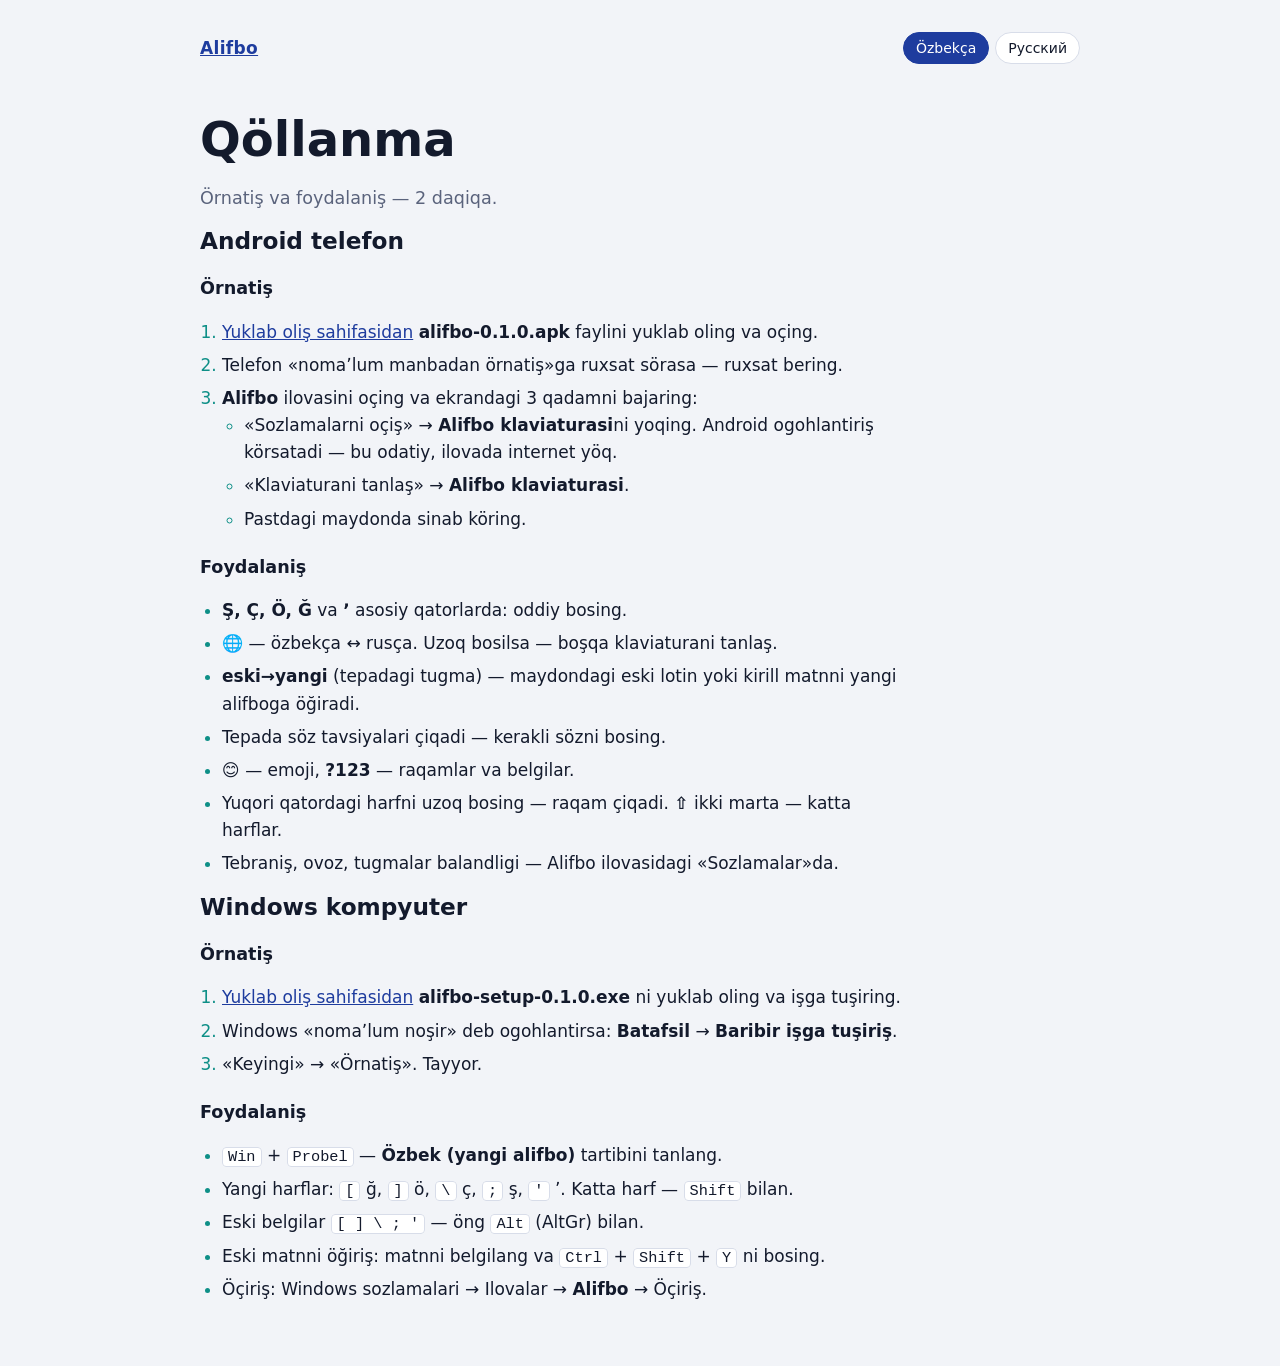
==== docs/guide.html @ c1dd49d6 "Сайт: короткая инструкция по установке и использованию (uz/ru) Co-Authored-By: Claude Opus 5.5 <nore" ====
<!doctype html>
<html lang="uz">
<head>
<meta charset="utf-8">
<meta name="viewport" content="width=device-width, initial-scale=1">
<title>Alifbo — qöllanma</title>
<link rel="stylesheet" href="style.css">
<script src="lang.js"></script>
</head>
<body>
<main>
  <div class="top">
    <a class="brand" href="./">Alifbo</a>
    <div class="langs"><button type="button" data-lang="uz">Özbekça</button><button type="button" data-lang="ru">Русский</button></div>
  </div>

  <section lang="uz">
    <h1>Qöllanma</h1>
    <p class="lead">Örnatiş va foydalaniş — 2 daqiqa.</p>

    <h2>Android telefon</h2>
    <h3>Örnatiş</h3>
    <ol>
      <li><a href="https://github.com/uktamov-sh/alifbo/releases">Yuklab oliş sahifasidan</a> <b>alifbo-0.1.0.apk</b> faylini yuklab oling va oçing.</li>
      <li>Telefon «nomaʼlum manbadan örnatiş»ga ruxsat sörasa — ruxsat bering.</li>
      <li><b>Alifbo</b> ilovasini oçing va ekrandagi 3 qadamni bajaring:
        <ul>
          <li>«Sozlamalarni oçiş» → <b>Alifbo klaviaturasi</b>ni yoqing. Android ogohlantiriş körsatadi — bu odatiy, ilovada internet yöq.</li>
          <li>«Klaviaturani tanlaş» → <b>Alifbo klaviaturasi</b>.</li>
          <li>Pastdagi maydonda sinab köring.</li>
        </ul>
      </li>
    </ol>
    <h3>Foydalaniş</h3>
    <ul>
      <li><b>Ş, Ç, Ö, Ğ</b> va <b>ʼ</b> asosiy qatorlarda: oddiy bosing.</li>
      <li><b>🌐</b> — özbekça ↔ rusça. Uzoq bosilsa — boşqa klaviaturani tanlaş.</li>
      <li><b>eski→yangi</b> (tepadagi tugma) — maydondagi eski lotin yoki kirill matnni yangi alifboga öğiradi.</li>
      <li>Tepada söz tavsiyalari çiqadi — kerakli sözni bosing.</li>
      <li><b>😊</b> — emoji, <b>?123</b> — raqamlar va belgilar.</li>
      <li>Yuqori qatordagi harfni uzoq bosing — raqam çiqadi. <b>⇧</b> ikki marta — katta harflar.</li>
      <li>Tebraniş, ovoz, tugmalar balandligi — Alifbo ilovasidagi «Sozlamalar»da.</li>
    </ul>

    <h2>Windows kompyuter</h2>
    <h3>Örnatiş</h3>
    <ol>
      <li><a href="https://github.com/uktamov-sh/alifbo/releases">Yuklab oliş sahifasidan</a> <b>alifbo-setup-0.1.0.exe</b> ni yuklab oling va işga tuşiring.</li>
      <li>Windows «nomaʼlum noşir» deb ogohlantirsa: <b>Batafsil</b> → <b>Baribir işga tuşiriş</b>.</li>
      <li>«Keyingi» → «Örnatiş». Tayyor.</li>
    </ol>
    <h3>Foydalaniş</h3>
    <ul>
      <li><kbd>Win</kbd> + <kbd>Probel</kbd> — <b>Özbek (yangi alifbo)</b> tartibini tanlang.</li>
      <li>Yangi harflar: <kbd>[</kbd> ğ, <kbd>]</kbd> ö, <kbd>\</kbd> ç, <kbd>;</kbd> ş, <kbd>'</kbd> ʼ. Katta harf — <kbd>Shift</kbd> bilan.</li>
      <li>Eski belgilar <kbd>[ ] \ ; '</kbd> — öng <kbd>Alt</kbd> (AltGr) bilan.</li>
      <li>Eski matnni öğiriş: matnni belgilang va <kbd>Ctrl</kbd> + <kbd>Shift</kbd> + <kbd>Y</kbd> ni bosing.</li>
      <li>Öçiriş: Windows sozlamalari → Ilovalar → <b>Alifbo</b> → Öçiriş.</li>
    </ul>
  </section>

  <section lang="ru">
    <h1>Инструкция</h1>
    <p class="lead">Установка и использование — 2 минуты.</p>

    <h2>Телефон Android</h2>
    <h3>Установка</h3>
    <ol>
      <li>На <a href="https://github.com/uktamov-sh/alifbo/releases">странице загрузки</a> скачайте <b>alifbo-0.1.0.apk</b> и откройте его.</li>
      <li>Если телефон попросит разрешить установку из неизвестного источника — разрешите.</li>
      <li>Откройте приложение <b>Alifbo</b> и выполните 3 шага на экране:
        <ul>
          <li>«Открыть настройки» → включите <b>Клавиатура Alifbo</b>. Android покажет предупреждение — это стандартно, интернета у приложения нет.</li>
          <li>«Выбрать клавиатуру» → <b>Клавиатура Alifbo</b>.</li>
          <li>Попробуйте в поле внизу.</li>
        </ul>
      </li>
    </ol>
    <h3>Как пользоваться</h3>
    <ul>
      <li><b>Ş, Ç, Ö, Ğ</b> и <b>ʼ</b> на основных рядах: просто нажимайте.</li>
      <li><b>🌐</b> — узбекский ↔ русский. Долгое нажатие — выбор другой клавиатуры.</li>
      <li><b>eski→yangi</b> (кнопка сверху) — переписывает текст поля со старой латиницы или кириллицы на новый алфавит.</li>
      <li>Сверху появляются подсказки слов — нажмите нужное.</li>
      <li><b>😊</b> — эмодзи, <b>?123</b> — цифры и символы.</li>
      <li>Долгое нажатие на букву верхнего ряда — цифра. <b>⇧</b> два раза — все заглавные.</li>
      <li>Вибрация, звук, высота клавиш — в «Настройках» приложения Alifbo.</li>
    </ul>

    <h2>Компьютер Windows</h2>
    <h3>Установка</h3>
    <ol>
      <li>На <a href="https://github.com/uktamov-sh/alifbo/releases">странице загрузки</a> скачайте <b>alifbo-setup-0.1.0.exe</b> и запустите.</li>
      <li>Если Windows предупредит о неизвестном издателе: <b>Подробнее</b> → <b>Выполнить в любом случае</b>.</li>
      <li>«Далее» → «Установить». Готово.</li>
    </ol>
    <h3>Как пользоваться</h3>
    <ul>
      <li><kbd>Win</kbd> + <kbd>Пробел</kbd> — выберите раскладку <b>Özbek (yangi alifbo)</b>.</li>
      <li>Новые буквы: <kbd>[</kbd> ğ, <kbd>]</kbd> ö, <kbd>\</kbd> ç, <kbd>;</kbd> ş, <kbd>'</kbd> ʼ. Заглавные — с <kbd>Shift</kbd>.</li>
      <li>Прежние символы <kbd>[ ] \ ; '</kbd> — с правым <kbd>Alt</kbd> (AltGr).</li>
      <li>Переписать старый текст: выделите его и нажмите <kbd>Ctrl</kbd> + <kbd>Shift</kbd> + <kbd>Y</kbd>.</li>
      <li>Удаление: Параметры Windows → Приложения → <b>Alifbo</b> → Удалить.</li>
    </ul>
  </section>
</main>
</body>
</html>
---- docs/style.css ----
/* Сайт Alifbo: только системные шрифты и ни одного внешнего запроса. */
:root {
  --bg: #f2f4f8; --surface: #ffffff; --ink: #131a2c; --muted: #5a637c; --line: #d8dde9;
  --lapis: #1e3c9e; --turq: #0e8f87; --turq-soft: #dff3f1;
  color-scheme: light;
}
@media (prefers-color-scheme: dark) {
  :root {
    --bg: #0c1020; --surface: #151a2c; --ink: #e7eaf4; --muted: #9aa2bc; --line: #283050;
    --lapis: #8aa2ff; --turq: #45d1c5; --turq-soft: #12302e;
    color-scheme: dark;
  }
}
* { box-sizing: border-box; }
body {
  margin: 0; background: var(--bg); color: var(--ink);
  font: 17px/1.6 "Segoe UI", Roboto, "Noto Sans", system-ui, sans-serif;
  padding: 32px max(16px, env(safe-area-inset-right)) 64px max(16px, env(safe-area-inset-left));
}
main { max-width: 880px; margin: 0 auto; display: grid; gap: 48px; }
h1, h2 { line-height: 1.15; margin: 0; text-wrap: balance; }
h1 { font-size: clamp(2rem, 6vw, 3rem); }
h1 .acc { color: var(--turq); }
h2 { font-size: 1.45rem; }
p { margin: 0; max-width: 65ch; }
a { color: var(--lapis); }
.lead { color: var(--muted); font-size: 1.1rem; }
section { display: grid; gap: 16px; }
.top { display: flex; justify-content: space-between; align-items: center; gap: 12px; flex-wrap: wrap; }
.brand { font-weight: 700; letter-spacing: 0.02em; }
.langs { display: flex; gap: 6px; }
.langs button {
  border: 1px solid var(--line); background: var(--surface); color: var(--ink);
  border-radius: 999px; padding: 4px 12px; font: inherit; font-size: 14px; cursor: pointer;
}
.langs button[aria-pressed="true"] { background: var(--lapis); border-color: var(--lapis); color: var(--surface); }
.letters { display: flex; flex-wrap: wrap; gap: 8px; }
.letters span {
  font-size: 1.6rem; font-weight: 700; min-width: 56px; text-align: center; padding: 6px 10px;
  border-radius: 10px; border: 1px solid var(--turq); background: var(--turq-soft); color: var(--turq);
}
.downloads { display: grid; grid-template-columns: repeat(auto-fit, minmax(240px, 1fr)); gap: 16px; }
.card {
  border: 1px solid var(--line); border-radius: 12px; background: var(--surface);
  padding: 18px 20px; display: grid; gap: 10px; align-content: start;
}
.card h3 { margin: 0; font-size: 1.1rem; }
.btn {
  display: inline-block; justify-self: start; background: var(--lapis); color: var(--surface);
  text-decoration: none; border-radius: 8px; padding: 8px 16px; font-weight: 600;
}
.shots { display: flex; gap: 16px; flex-wrap: wrap; }
.shots img { width: min(260px, 100%); border-radius: 16px; border: 1px solid var(--line); }
ul, ol { margin: 0; padding-left: 22px; display: grid; gap: 6px; max-width: 65ch; }
h3 { margin: 4px 0 0; font-size: 1.1rem; }
li::marker { color: var(--turq); }
.table-wrap { overflow-x: auto; }
table { border-collapse: collapse; min-width: 420px; }
th, td { border: 1px solid var(--line); padding: 6px 12px; text-align: center; }
th { background: var(--surface); }
td.new { color: var(--turq); font-weight: 700; font-size: 1.2rem; }
kbd { font-family: Consolas, "Roboto Mono", monospace; font-size: 0.9em; border: 1px solid var(--line); border-radius: 4px; padding: 0 5px; background: var(--surface); }
footer { color: var(--muted); font-size: 14px; display: grid; gap: 4px; }
html[lang="uz"] [lang="ru"], html[lang="ru"] [lang="uz"] { display: none !important; }
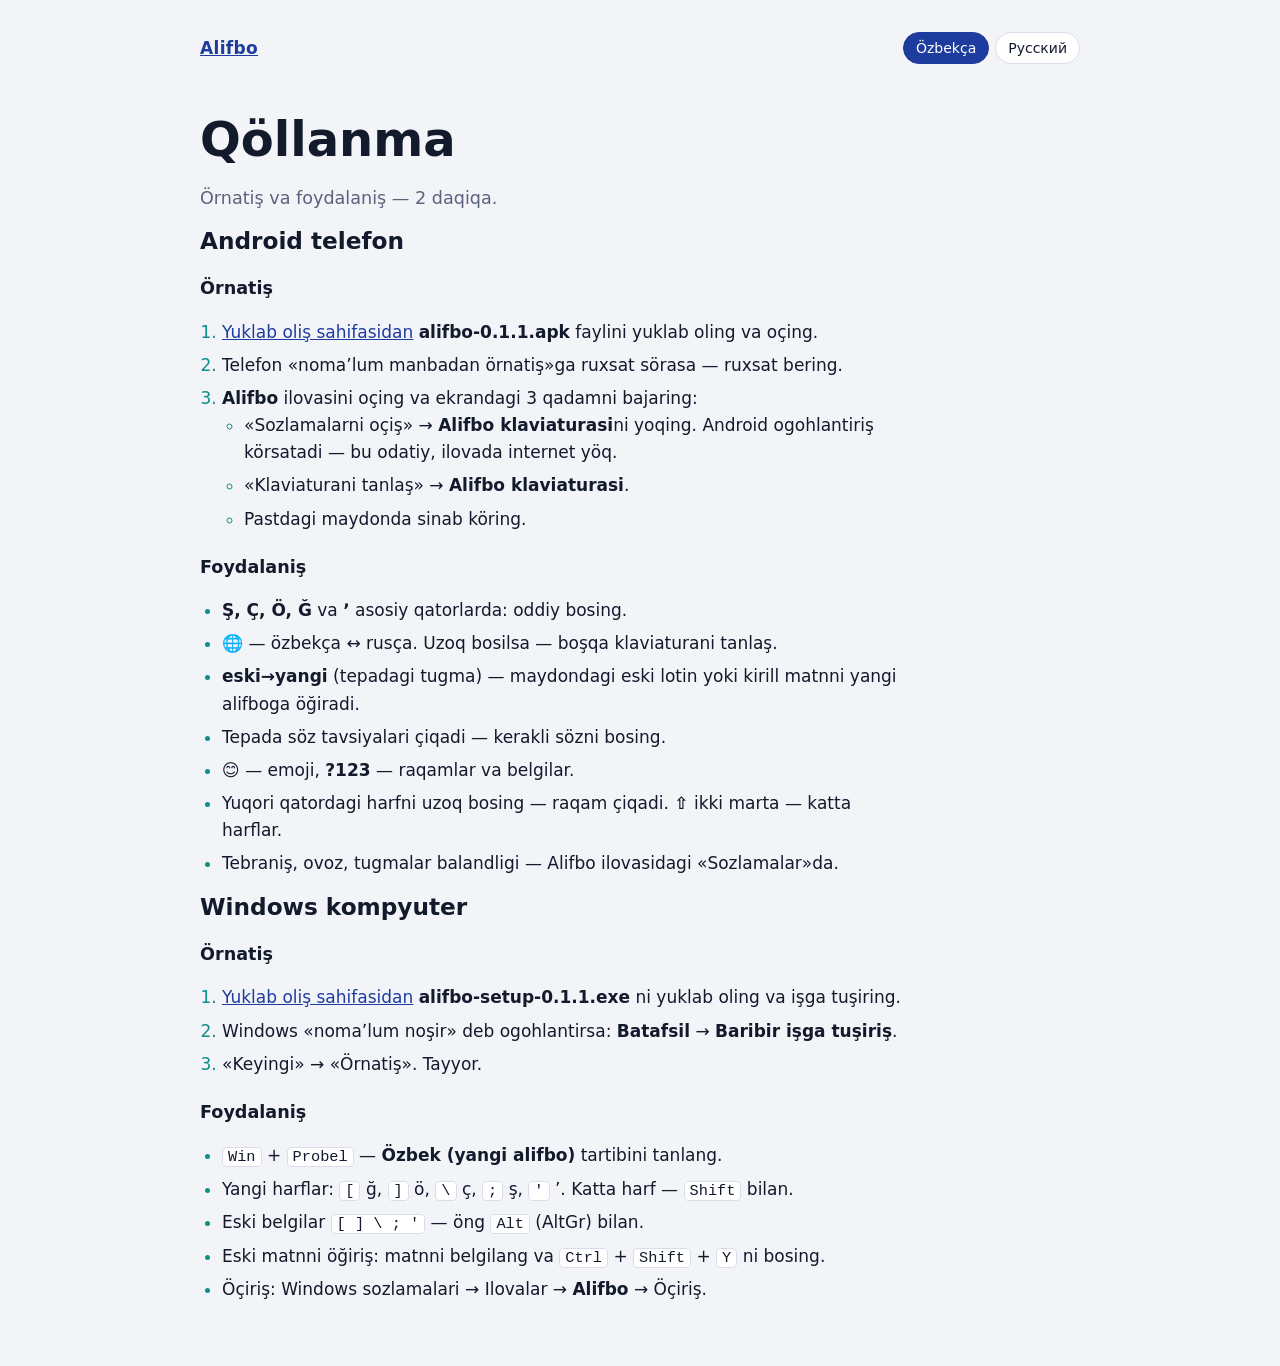
==== commit 76663988: "Версия 0.1.1: заглавная Ё при долгом нажатии Co-Authored-By: Claude Opus 5.5 <noreply@anthropic.com>" ====
--- a/docs/guide.html
+++ b/docs/guide.html
@@ -21,7 +21,7 @@
     <h2>Android telefon</h2>
     <h3>Örnatiş</h3>
     <ol>
-      <li><a href="https://github.com/uktamov-sh/alifbo/releases">Yuklab oliş sahifasidan</a> <b>alifbo-0.1.0.apk</b> faylini yuklab oling va oçing.</li>
+      <li><a href="https://github.com/uktamov-sh/alifbo/releases">Yuklab oliş sahifasidan</a> <b>alifbo-0.1.1.apk</b> faylini yuklab oling va oçing.</li>
       <li>Telefon «nomaʼlum manbadan örnatiş»ga ruxsat sörasa — ruxsat bering.</li>
       <li><b>Alifbo</b> ilovasini oçing va ekrandagi 3 qadamni bajaring:
         <ul>
@@ -45,7 +45,7 @@
     <h2>Windows kompyuter</h2>
     <h3>Örnatiş</h3>
     <ol>
-      <li><a href="https://github.com/uktamov-sh/alifbo/releases">Yuklab oliş sahifasidan</a> <b>alifbo-setup-0.1.0.exe</b> ni yuklab oling va işga tuşiring.</li>
+      <li><a href="https://github.com/uktamov-sh/alifbo/releases">Yuklab oliş sahifasidan</a> <b>alifbo-setup-0.1.1.exe</b> ni yuklab oling va işga tuşiring.</li>
       <li>Windows «nomaʼlum noşir» deb ogohlantirsa: <b>Batafsil</b> → <b>Baribir işga tuşiriş</b>.</li>
       <li>«Keyingi» → «Örnatiş». Tayyor.</li>
     </ol>
@@ -66,7 +66,7 @@
     <h2>Телефон Android</h2>
     <h3>Установка</h3>
     <ol>
-      <li>На <a href="https://github.com/uktamov-sh/alifbo/releases">странице загрузки</a> скачайте <b>alifbo-0.1.0.apk</b> и откройте его.</li>
+      <li>На <a href="https://github.com/uktamov-sh/alifbo/releases">странице загрузки</a> скачайте <b>alifbo-0.1.1.apk</b> и откройте его.</li>
       <li>Если телефон попросит разрешить установку из неизвестного источника — разрешите.</li>
       <li>Откройте приложение <b>Alifbo</b> и выполните 3 шага на экране:
         <ul>
@@ -90,7 +90,7 @@
     <h2>Компьютер Windows</h2>
     <h3>Установка</h3>
     <ol>
-      <li>На <a href="https://github.com/uktamov-sh/alifbo/releases">странице загрузки</a> скачайте <b>alifbo-setup-0.1.0.exe</b> и запустите.</li>
+      <li>На <a href="https://github.com/uktamov-sh/alifbo/releases">странице загрузки</a> скачайте <b>alifbo-setup-0.1.1.exe</b> и запустите.</li>
       <li>Если Windows предупредит о неизвестном издателе: <b>Подробнее</b> → <b>Выполнить в любом случае</b>.</li>
       <li>«Далее» → «Установить». Готово.</li>
     </ol>
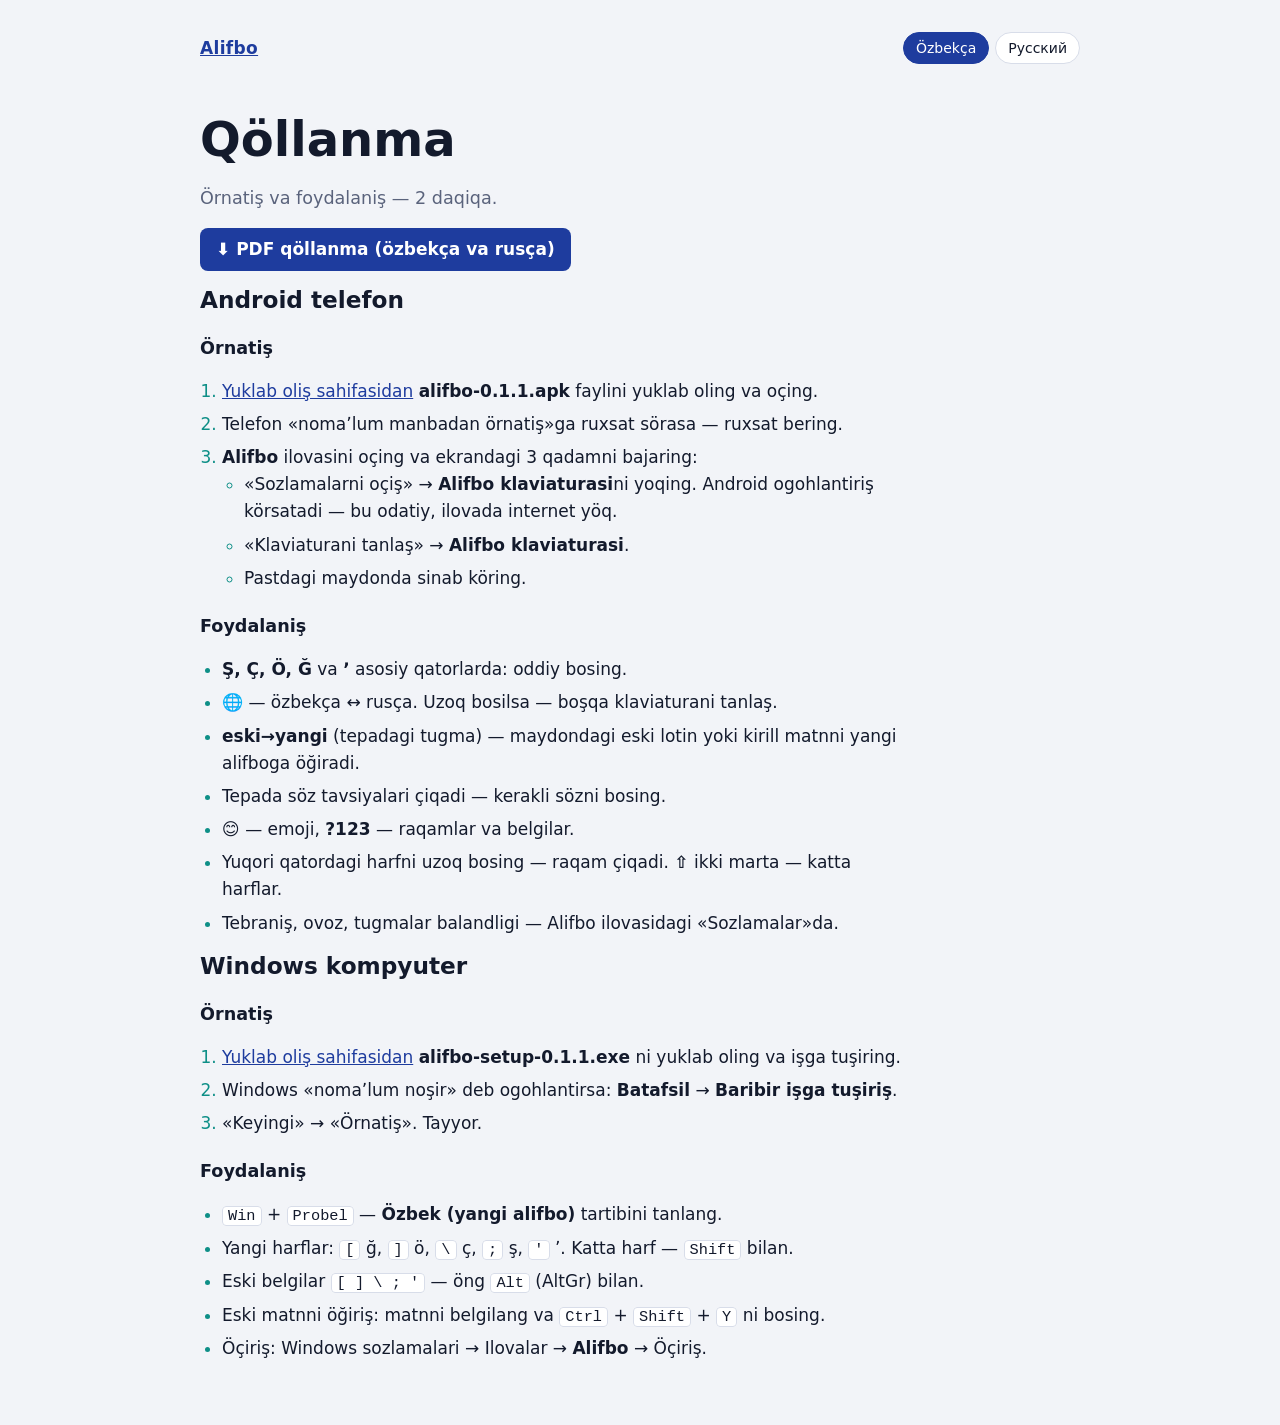
==== commit a3ac6743: "Сайт: PDF-инструкция (uz/ru) для скачивания Co-Authored-By: Claude Opus 5.5 <noreply@anthropic.com>" ====
--- a/docs/guide.html
+++ b/docs/guide.html
@@ -17,6 +17,7 @@
   <section lang="uz">
     <h1>Qöllanma</h1>
     <p class="lead">Örnatiş va foydalaniş — 2 daqiqa.</p>
+    <p><a class="btn" href="Alifbo-qollanma.pdf" download>⬇ PDF qöllanma (özbekça va rusça)</a></p>
 
     <h2>Android telefon</h2>
     <h3>Örnatiş</h3>
@@ -62,6 +63,7 @@
   <section lang="ru">
     <h1>Инструкция</h1>
     <p class="lead">Установка и использование — 2 минуты.</p>
+    <p><a class="btn" href="Alifbo-qollanma.pdf" download>⬇ Инструкция в PDF (узбекский и русский)</a></p>
 
     <h2>Телефон Android</h2>
     <h3>Установка</h3>
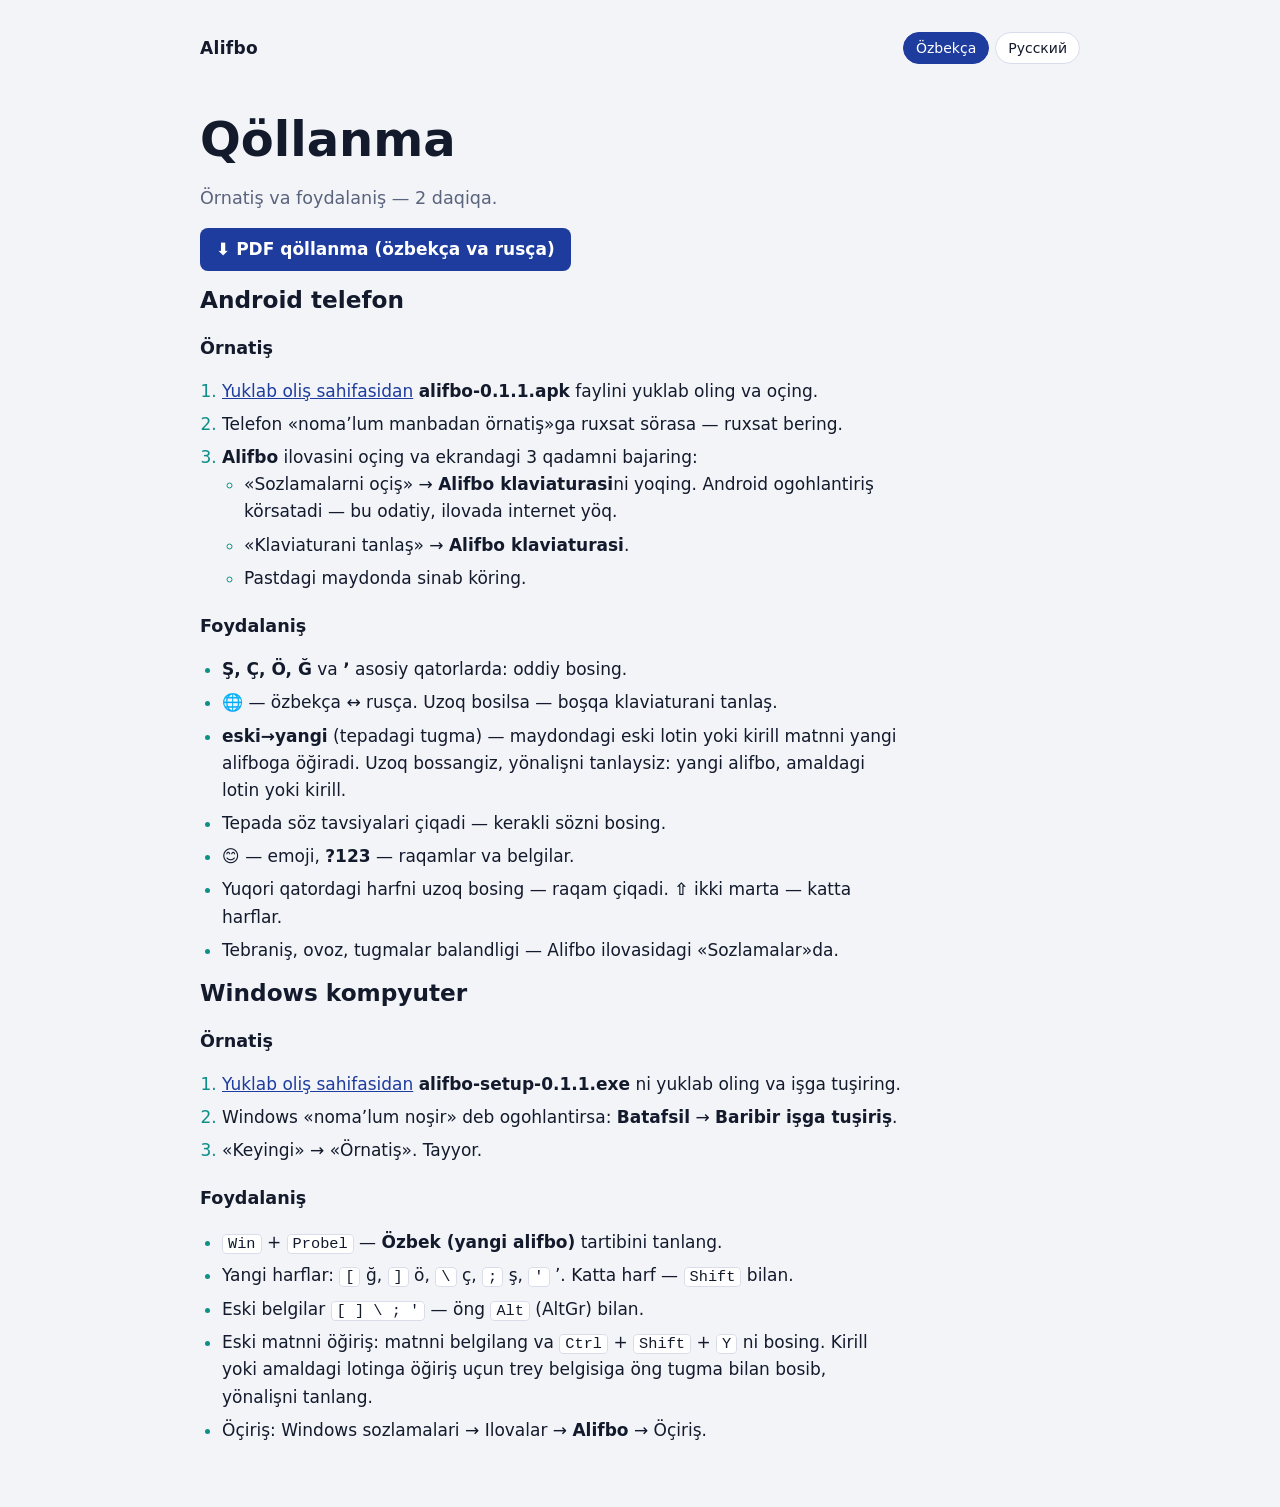
==== commit 219e4e12: "Клавиатура и трей: выбор направления конвертера Android: долгое нажатие на «eski→yangi» показывает в" ====
--- a/docs/guide.html
+++ b/docs/guide.html
@@ -36,7 +36,7 @@
     <ul>
       <li><b>Ş, Ç, Ö, Ğ</b> va <b>ʼ</b> asosiy qatorlarda: oddiy bosing.</li>
       <li><b>🌐</b> — özbekça ↔ rusça. Uzoq bosilsa — boşqa klaviaturani tanlaş.</li>
-      <li><b>eski→yangi</b> (tepadagi tugma) — maydondagi eski lotin yoki kirill matnni yangi alifboga öğiradi.</li>
+      <li><b>eski→yangi</b> (tepadagi tugma) — maydondagi eski lotin yoki kirill matnni yangi alifboga öğiradi. Uzoq bossangiz, yönalişni tanlaysiz: yangi alifbo, amaldagi lotin yoki kirill.</li>
       <li>Tepada söz tavsiyalari çiqadi — kerakli sözni bosing.</li>
       <li><b>😊</b> — emoji, <b>?123</b> — raqamlar va belgilar.</li>
       <li>Yuqori qatordagi harfni uzoq bosing — raqam çiqadi. <b>⇧</b> ikki marta — katta harflar.</li>
@@ -55,7 +55,7 @@
       <li><kbd>Win</kbd> + <kbd>Probel</kbd> — <b>Özbek (yangi alifbo)</b> tartibini tanlang.</li>
       <li>Yangi harflar: <kbd>[</kbd> ğ, <kbd>]</kbd> ö, <kbd>\</kbd> ç, <kbd>;</kbd> ş, <kbd>'</kbd> ʼ. Katta harf — <kbd>Shift</kbd> bilan.</li>
       <li>Eski belgilar <kbd>[ ] \ ; '</kbd> — öng <kbd>Alt</kbd> (AltGr) bilan.</li>
-      <li>Eski matnni öğiriş: matnni belgilang va <kbd>Ctrl</kbd> + <kbd>Shift</kbd> + <kbd>Y</kbd> ni bosing.</li>
+      <li>Eski matnni öğiriş: matnni belgilang va <kbd>Ctrl</kbd> + <kbd>Shift</kbd> + <kbd>Y</kbd> ni bosing. Kirill yoki amaldagi lotinga öğiriş uçun trey belgisiga öng tugma bilan bosib, yönalişni tanlang.</li>
       <li>Öçiriş: Windows sozlamalari → Ilovalar → <b>Alifbo</b> → Öçiriş.</li>
     </ul>
   </section>
@@ -82,7 +82,7 @@
     <ul>
       <li><b>Ş, Ç, Ö, Ğ</b> и <b>ʼ</b> на основных рядах: просто нажимайте.</li>
       <li><b>🌐</b> — узбекский ↔ русский. Долгое нажатие — выбор другой клавиатуры.</li>
-      <li><b>eski→yangi</b> (кнопка сверху) — переписывает текст поля со старой латиницы или кириллицы на новый алфавит.</li>
+      <li><b>eski→yangi</b> (кнопка сверху) — переписывает текст поля со старой латиницы или кириллицы на новый алфавит. Долгое нажатие — выбор направления: новый алфавит, нынешняя латиница или кириллица.</li>
       <li>Сверху появляются подсказки слов — нажмите нужное.</li>
       <li><b>😊</b> — эмодзи, <b>?123</b> — цифры и символы.</li>
       <li>Долгое нажатие на букву верхнего ряда — цифра. <b>⇧</b> два раза — все заглавные.</li>
@@ -101,7 +101,7 @@
       <li><kbd>Win</kbd> + <kbd>Пробел</kbd> — выберите раскладку <b>Özbek (yangi alifbo)</b>.</li>
       <li>Новые буквы: <kbd>[</kbd> ğ, <kbd>]</kbd> ö, <kbd>\</kbd> ç, <kbd>;</kbd> ş, <kbd>'</kbd> ʼ. Заглавные — с <kbd>Shift</kbd>.</li>
       <li>Прежние символы <kbd>[ ] \ ; '</kbd> — с правым <kbd>Alt</kbd> (AltGr).</li>
-      <li>Переписать старый текст: выделите его и нажмите <kbd>Ctrl</kbd> + <kbd>Shift</kbd> + <kbd>Y</kbd>.</li>
+      <li>Переписать старый текст: выделите его и нажмите <kbd>Ctrl</kbd> + <kbd>Shift</kbd> + <kbd>Y</kbd>. Чтобы переводить на кириллицу или нынешнюю латиницу, выберите направление в меню значка в трее (правый клик).</li>
       <li>Удаление: Параметры Windows → Приложения → <b>Alifbo</b> → Удалить.</li>
     </ul>
   </section>
--- a/docs/style.css
+++ b/docs/style.css
@@ -62,3 +62,39 @@
 kbd { font-family: Consolas, "Roboto Mono", monospace; font-size: 0.9em; border: 1px solid var(--line); border-radius: 4px; padding: 0 5px; background: var(--surface); }
 footer { color: var(--muted); font-size: 14px; display: grid; gap: 4px; }
 html[lang="uz"] [lang="ru"], html[lang="ru"] [lang="uz"] { display: none !important; }
+
+/* Конвертер (konvertor.html) */
+a.brand { color: var(--ink); text-decoration: none; }
+.tool { gap: 14px; }
+.seg { display: inline-flex; flex-wrap: wrap; gap: 4px; padding: 4px; border: 1px solid var(--line); border-radius: 12px; background: var(--surface); justify-self: start; }
+.seg button { border: 0; background: transparent; color: var(--ink); font: inherit; font-size: 15px; padding: 6px 14px; border-radius: 8px; cursor: pointer; }
+.seg button[aria-checked="true"] { background: var(--lapis); color: var(--surface); font-weight: 600; }
+.panes { display: grid; grid-template-columns: repeat(auto-fit, minmax(300px, 1fr)); gap: 16px; }
+.pane { display: grid; gap: 8px; grid-template-rows: auto 1fr auto; }
+.pane-head { display: flex; justify-content: space-between; align-items: baseline; gap: 8px; flex-wrap: wrap; }
+.pane-head label { font-weight: 600; }
+.detected { color: var(--turq); font-size: 14px; }
+.pane textarea {
+  width: 100%; min-height: 220px; resize: vertical; font: inherit; line-height: 1.5; color: var(--ink);
+  background: var(--surface); border: 1px solid var(--line); border-radius: 12px; padding: 12px 14px;
+}
+.pane textarea:focus { outline: 2px solid var(--lapis); outline-offset: 1px; }
+#out { background: var(--turq-soft); border-color: var(--turq); }
+.pane-actions { display: flex; flex-wrap: wrap; gap: 8px; align-items: center; }
+.pane-actions .btn { border: 0; font: inherit; cursor: pointer; }
+.ghost { border: 1px solid var(--line); background: var(--surface); color: var(--ink); border-radius: 8px; padding: 7px 12px; font: inherit; font-size: 15px; cursor: pointer; }
+.ghost:hover, .seg button:hover { border-color: var(--lapis); }
+.count { margin-left: auto; color: var(--muted); font-size: 14px; font-variant-numeric: tabular-nums; }
+.note { color: var(--muted); font-size: 15px; }
+.changes { display: grid; grid-template-columns: repeat(auto-fit, minmax(180px, 1fr)); gap: 12px; }
+.change { border: 1px solid var(--line); border-radius: 12px; background: var(--surface); padding: 14px 16px; display: grid; gap: 6px; }
+.pair { display: flex; align-items: baseline; gap: 8px; font-size: 1.3rem; font-weight: 700; }
+.was { color: var(--muted); }
+.arrow { color: var(--muted); font-weight: 400; }
+.now { color: var(--turq); }
+.cyr, .ex { color: var(--muted); font-size: 15px; }
+.faq { display: grid; gap: 8px; max-width: 70ch; }
+.faq details { border: 1px solid var(--line); border-radius: 10px; background: var(--surface); padding: 10px 14px; }
+.faq summary { cursor: pointer; font-weight: 600; }
+.faq details p { margin-top: 8px; color: var(--muted); }
+.promo { border-color: var(--turq); background: var(--turq-soft); }
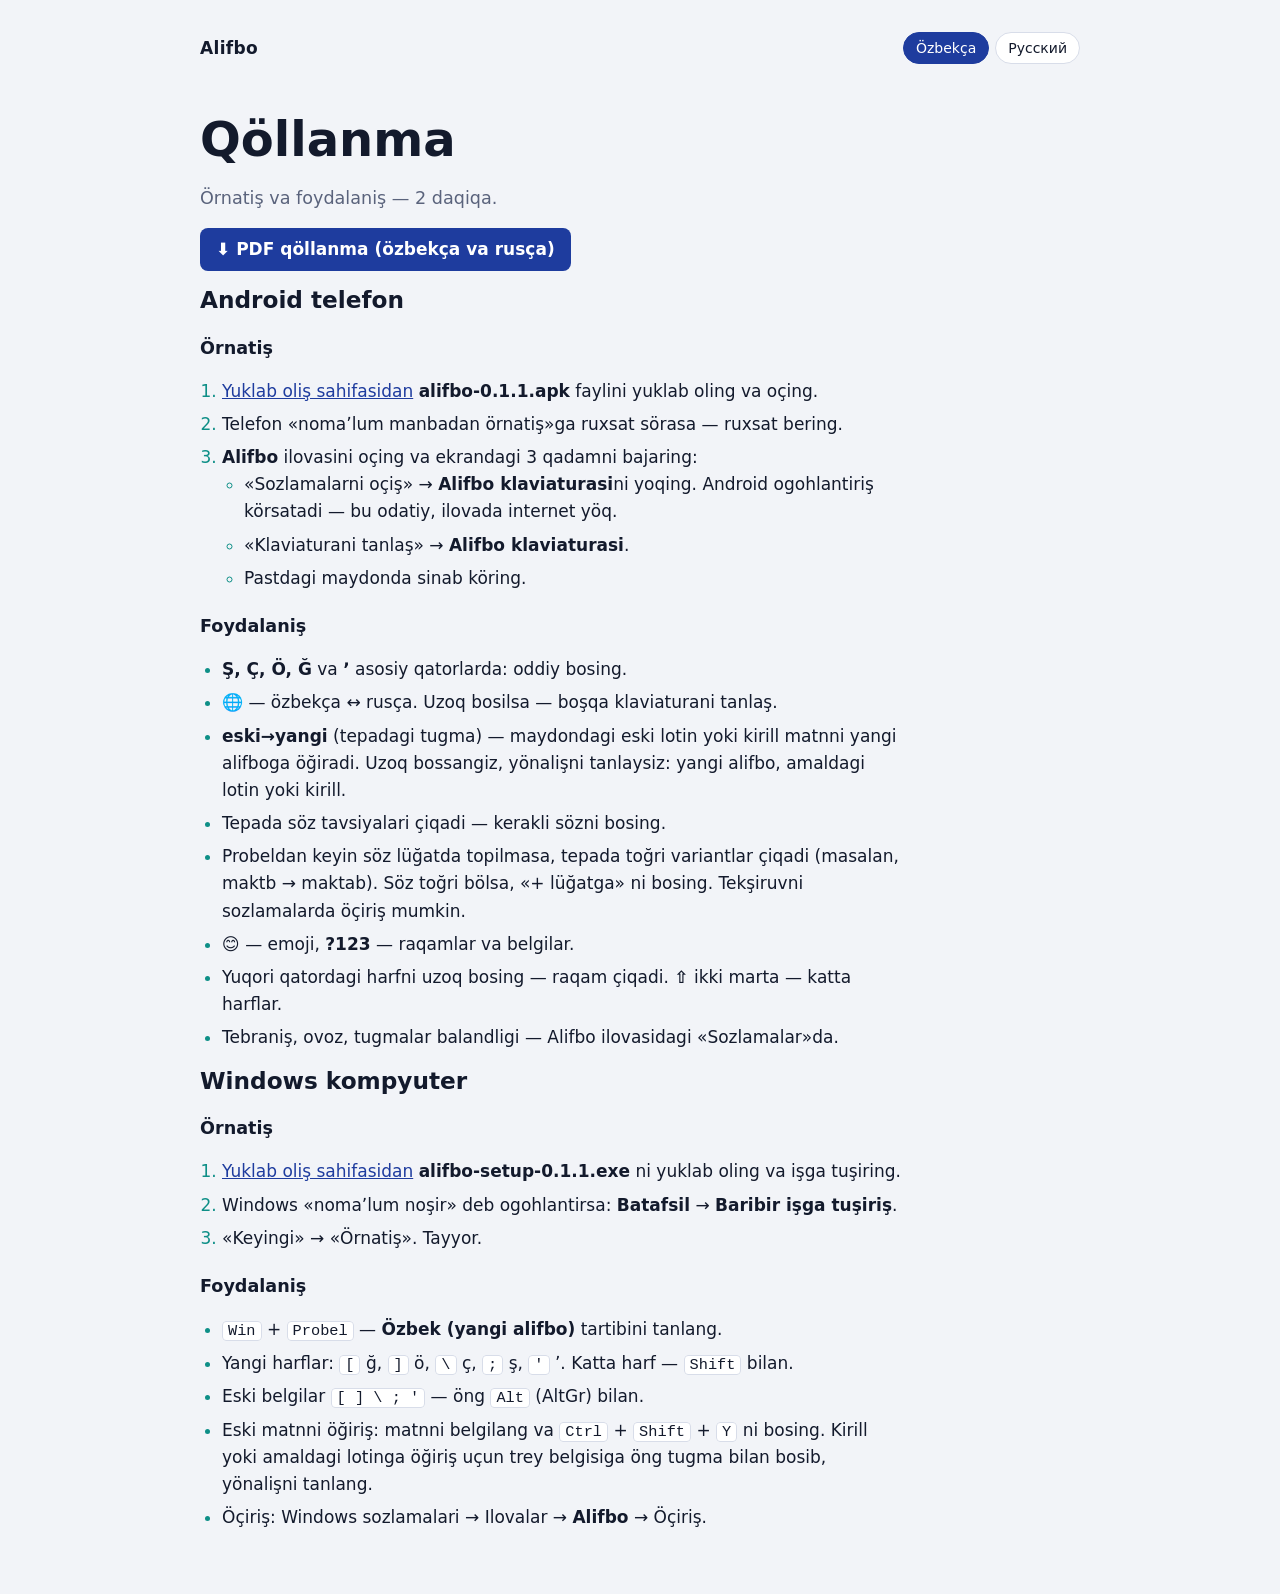
==== commit 2c7e6593: "Сайт: проверка орфографии в инструкции и личный словарь в политике конфиденциальности Co-Authored-By" ====
--- a/docs/guide.html
+++ b/docs/guide.html
@@ -38,6 +38,7 @@
       <li><b>🌐</b> — özbekça ↔ rusça. Uzoq bosilsa — boşqa klaviaturani tanlaş.</li>
       <li><b>eski→yangi</b> (tepadagi tugma) — maydondagi eski lotin yoki kirill matnni yangi alifboga öğiradi. Uzoq bossangiz, yönalişni tanlaysiz: yangi alifbo, amaldagi lotin yoki kirill.</li>
       <li>Tepada söz tavsiyalari çiqadi — kerakli sözni bosing.</li>
+      <li>Probeldan keyin söz lüğatda topilmasa, tepada toğri variantlar çiqadi (masalan, maktb → maktab). Söz toğri bölsa, «+ lüğatga» ni bosing. Tekşiruvni sozlamalarda öçiriş mumkin.</li>
       <li><b>😊</b> — emoji, <b>?123</b> — raqamlar va belgilar.</li>
       <li>Yuqori qatordagi harfni uzoq bosing — raqam çiqadi. <b>⇧</b> ikki marta — katta harflar.</li>
       <li>Tebraniş, ovoz, tugmalar balandligi — Alifbo ilovasidagi «Sozlamalar»da.</li>
@@ -84,6 +85,7 @@
       <li><b>🌐</b> — узбекский ↔ русский. Долгое нажатие — выбор другой клавиатуры.</li>
       <li><b>eski→yangi</b> (кнопка сверху) — переписывает текст поля со старой латиницы или кириллицы на новый алфавит. Долгое нажатие — выбор направления: новый алфавит, нынешняя латиница или кириллица.</li>
       <li>Сверху появляются подсказки слов — нажмите нужное.</li>
+      <li>Если после пробела слова нет в словаре, сверху появятся варианты исправления (например, maktb → maktab). Если слово верное, нажмите «+ в словарь». Проверку можно выключить в настройках.</li>
       <li><b>😊</b> — эмодзи, <b>?123</b> — цифры и символы.</li>
       <li>Долгое нажатие на букву верхнего ряда — цифра. <b>⇧</b> два раза — все заглавные.</li>
       <li>Вибрация, звук, высота клавиш — в «Настройках» приложения Alifbo.</li>
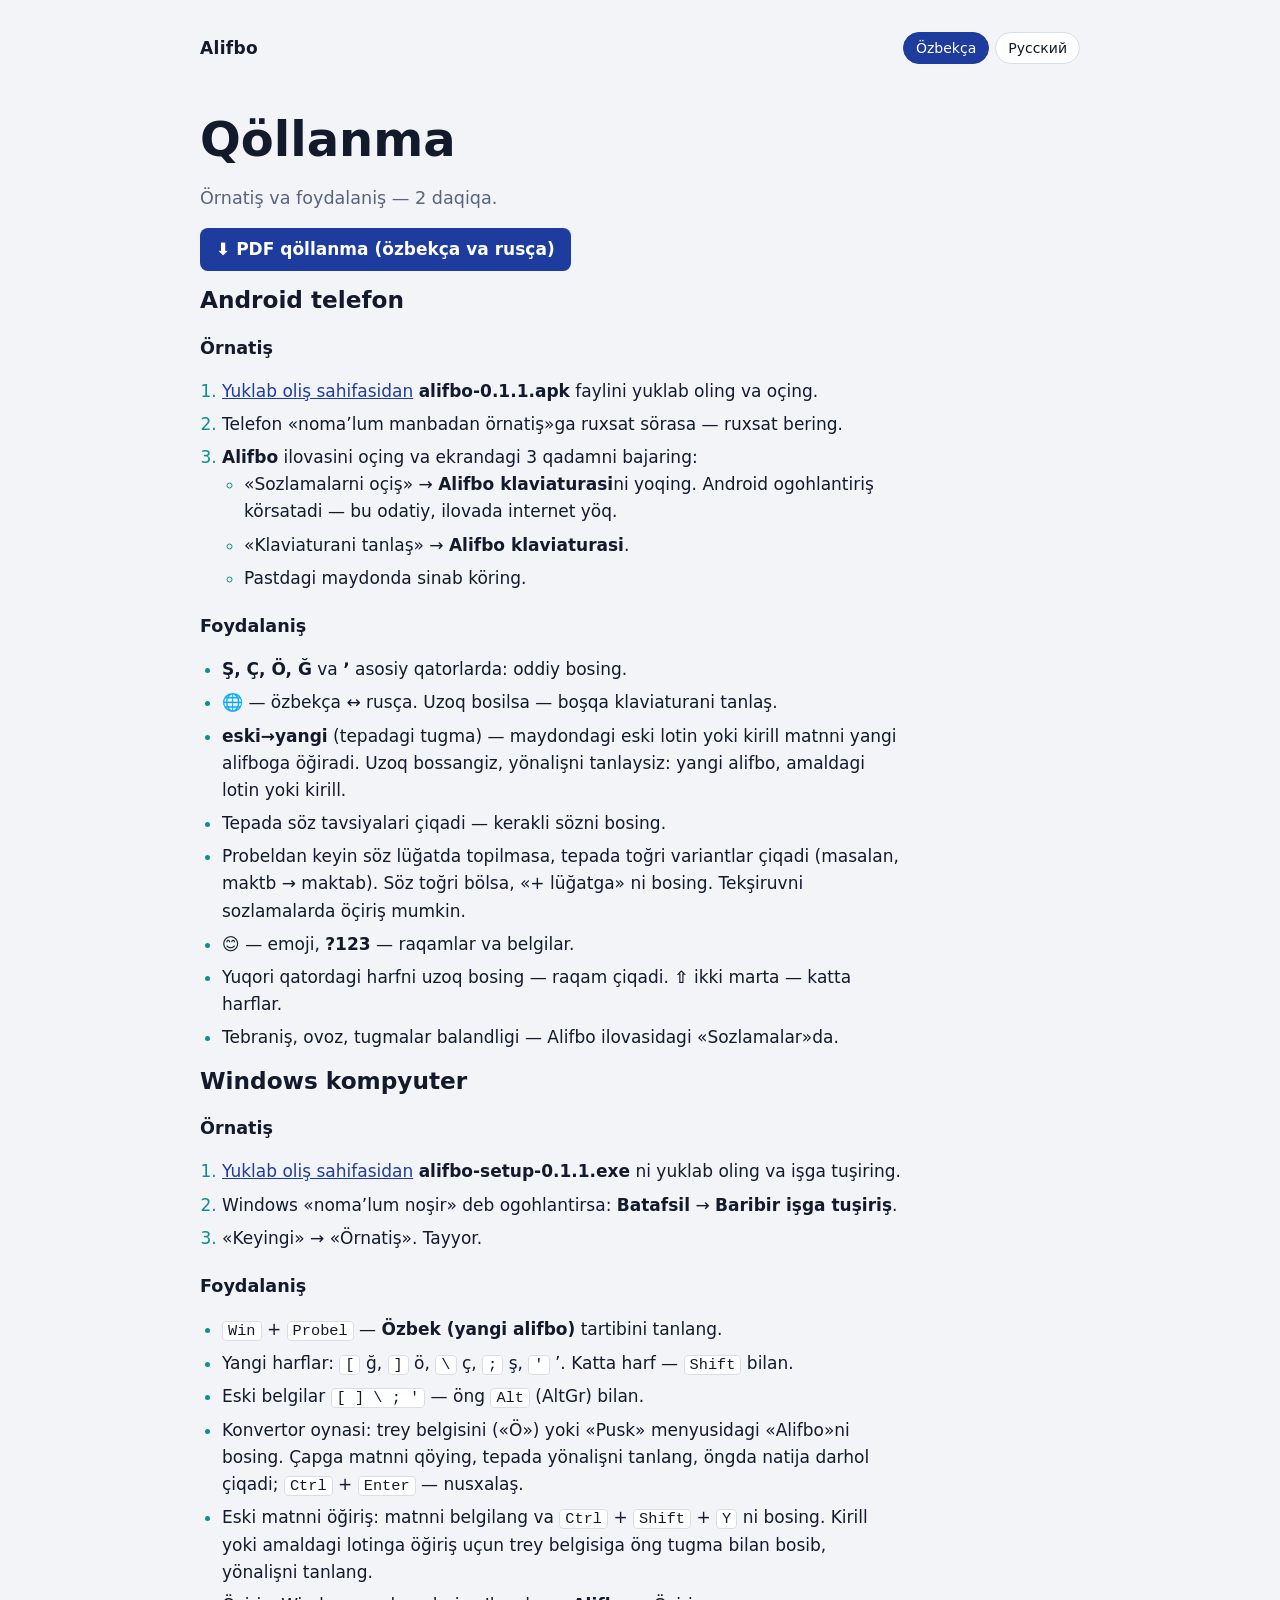
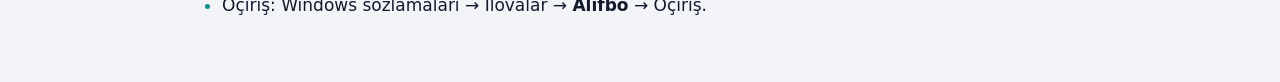
==== commit 1b3a9645: "Windows 0.2.1: окно конвертера; инструкция на сайте Co-Authored-By: Claude Opus 5.5 <noreply@anthrop" ====
--- a/docs/guide.html
+++ b/docs/guide.html
@@ -56,6 +56,7 @@
       <li><kbd>Win</kbd> + <kbd>Probel</kbd> — <b>Özbek (yangi alifbo)</b> tartibini tanlang.</li>
       <li>Yangi harflar: <kbd>[</kbd> ğ, <kbd>]</kbd> ö, <kbd>\</kbd> ç, <kbd>;</kbd> ş, <kbd>'</kbd> ʼ. Katta harf — <kbd>Shift</kbd> bilan.</li>
       <li>Eski belgilar <kbd>[ ] \ ; '</kbd> — öng <kbd>Alt</kbd> (AltGr) bilan.</li>
+      <li>Konvertor oynasi: trey belgisini («Ö») yoki «Pusk» menyusidagi «Alifbo»ni bosing. Çapga matnni qöying, tepada yönalişni tanlang, öngda natija darhol çiqadi; <kbd>Ctrl</kbd> + <kbd>Enter</kbd> — nusxalaş.</li>
       <li>Eski matnni öğiriş: matnni belgilang va <kbd>Ctrl</kbd> + <kbd>Shift</kbd> + <kbd>Y</kbd> ni bosing. Kirill yoki amaldagi lotinga öğiriş uçun trey belgisiga öng tugma bilan bosib, yönalişni tanlang.</li>
       <li>Öçiriş: Windows sozlamalari → Ilovalar → <b>Alifbo</b> → Öçiriş.</li>
     </ul>
@@ -103,7 +104,8 @@
       <li><kbd>Win</kbd> + <kbd>Пробел</kbd> — выберите раскладку <b>Özbek (yangi alifbo)</b>.</li>
       <li>Новые буквы: <kbd>[</kbd> ğ, <kbd>]</kbd> ö, <kbd>\</kbd> ç, <kbd>;</kbd> ş, <kbd>'</kbd> ʼ. Заглавные — с <kbd>Shift</kbd>.</li>
       <li>Прежние символы <kbd>[ ] \ ; '</kbd> — с правым <kbd>Alt</kbd> (AltGr).</li>
-      <li>Переписать старый текст: выделите его и нажмите <kbd>Ctrl</kbd> + <kbd>Shift</kbd> + <kbd>Y</kbd>. Чтобы переводить на кириллицу или нынешнюю латиницу, выберите направление в меню значка в трее (правый клик).</li>
+      <li>Окно конвертера: щёлкните по значку «Ö» в трее или по «Alifbo» в меню «Пуск». Вставьте текст слева, сверху выберите направление, справа сразу результат; <kbd>Ctrl</kbd> + <kbd>Enter</kbd> — копировать.</li>
+      <li>Переписать старый текст в любой программе: выделите его и нажмите <kbd>Ctrl</kbd> + <kbd>Shift</kbd> + <kbd>Y</kbd>. Чтобы переводить на кириллицу или нынешнюю латиницу, выберите направление в меню значка в трее (правый клик).</li>
       <li>Удаление: Параметры Windows → Приложения → <b>Alifbo</b> → Удалить.</li>
     </ul>
   </section>
